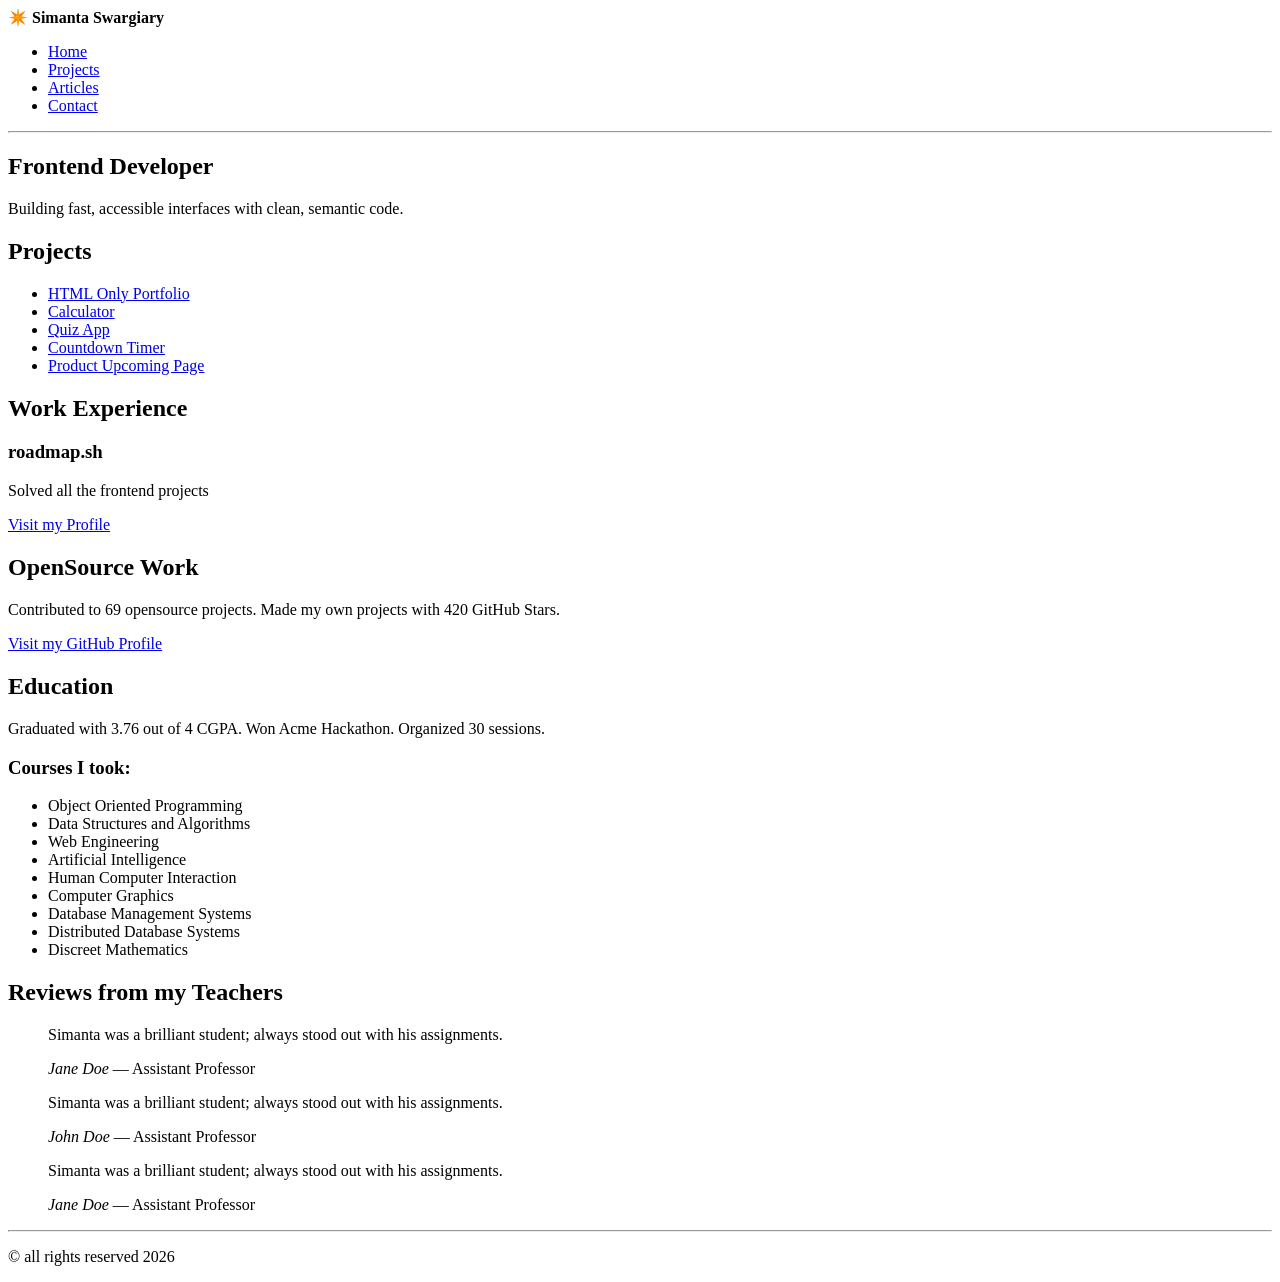
==== index.html @ 1599a9fe "add basic portfolio website pages     - Added index.html (Home)     - Added projects.html (Projects)" ====
<!DOCTYPE html>
<html lang="en">
<head>
    <meta charset="UTF-8">
    <meta name="viewport" content="width=device-width, initial-scale=1.0">
    <meta name="description" content="Personal portfolio website of a Frontend Developer showcasing work experience, open-source projects, and education.">
    <meta name="keywords" content="Frontend Developer, Portfolio, Web Development, HTML, Projects">
    <meta name="author" content="Simanta Swargiary">
    <title>Home | Frontend Developer Portfolio</title>
    <meta property="og:title" content="Simanta | Frontend Developer Portfolio">
    <meta property="og:type" content="website">
    <meta property="og:url" content="https://github.com/naprikot">
    <meta property="og:image" content="https://github.com/naprikot.png">
    <meta property="og:description" content="Frontend developer portfolio showcasing projects, work experience and education">
</head>
<body>

    <!-- Header Section -->
    <header>
        <div class="logo">
            <span aria-hidden="true">✴️</span>
            <span><strong>Simanta Swargiary</strong></span>
        </div>
        <nav aria-label="Main Navigation">
            <ul>
                <li><a href="index.html">Home</a></li>
                <li><a href="projects.html">Projects</a></li>
                <li><a href="articles.html">Articles</a></li>
                <li><a href="contact.html">Contact</a></li>
            </ul>
        </nav>
    </header>

    <hr>

    <!-- Main Content -->
    <main>
        <!-- Hero Section -->
        <section>
            <h1>Frontend Developer</h1>
            <p>Building fast, accessible interfaces with clean, semantic code.</p>
        </section>

        <!-- Main Information Layout -->
        <section>
            <!-- Projects Sidebar / List -->
            <article>
                <h2>Projects</h2>
                <ul>
                    <li><a href="projects.html#html-only-portfolio">HTML Only Portfolio</a></li>
                    <li><a href="projects.html#calculator">Calculator</a></li>
                    <li><a href="projects.html#quiz-app">Quiz App</a></li>
                    <li><a href="projects.html#countdown-timer">Countdown Timer</a></li>
                    <li><a href="projects.html#product-upcoming-page">Product Upcoming Page</a></li>
                </ul>
            </article>

            <!-- Work Experience Section -->
            <article>
                <h2>Work Experience</h2>
                <h3>roadmap.sh</h3>
                <p>Solved all the frontend projects</p>
                <a href="https://roadmap.sh" target="_blank" rel="noopener noreferrer">Visit my Profile</a>
            </article>

            <!-- OpenSource Work Section -->
            <article>
                <h2>OpenSource Work</h2>
                <p>Contributed to 69 opensource projects. Made my own projects with 420 GitHub Stars.</p>
                <a href="https://github.com/naprikot" target="_blank" rel="noopener noreferrer">Visit my GitHub Profile</a>
            </article>

            <!-- Education Section -->
            <article>
                <h2>Education</h2>
                <p>Graduated with 3.76 out of 4 CGPA. Won Acme Hackathon. Organized 30 sessions.</p>
                <h3>Courses I took:</h3>
                <ul>
                    <li>Object Oriented Programming</li>
                    <li>Data Structures and Algorithms</li>
                    <li>Web Engineering</li>
                    <li>Artificial Intelligence</li>
                    <li>Human Computer Interaction</li>
                    <li>Computer Graphics</li>
                    <li>Database Management Systems</li>
                    <li>Distributed Database Systems</li>
                    <li>Discreet Mathematics</li>
                </ul>
            </article>
        </section>

        <!-- Reviews / Testimonials Section -->
        <section>
            <h2>Reviews from my Teachers</h2>

            <blockquote>
                <p>Simanta was a brilliant student; always stood out with his assignments.</p>
                <footer>
                    <cite>Jane Doe</cite> &mdash; Assistant Professor
                </footer>
            </blockquote>

            <blockquote>
                <p>Simanta was a brilliant student; always stood out with his assignments.</p>
                <footer>
                    <cite>John Doe</cite> &mdash; Assistant Professor
                </footer>
            </blockquote>

            <blockquote>
                <p>Simanta was a brilliant student; always stood out with his assignments.</p>
                <footer>
                    <cite>Jane Doe</cite> &mdash; Assistant Professor
                </footer>
            </blockquote>
        </section>
    </main>

    <hr>

    <!-- Footer Section -->
    <footer>
        <p>&copy; all rights reserved 2026</p>
    </footer>

</body>
</html>
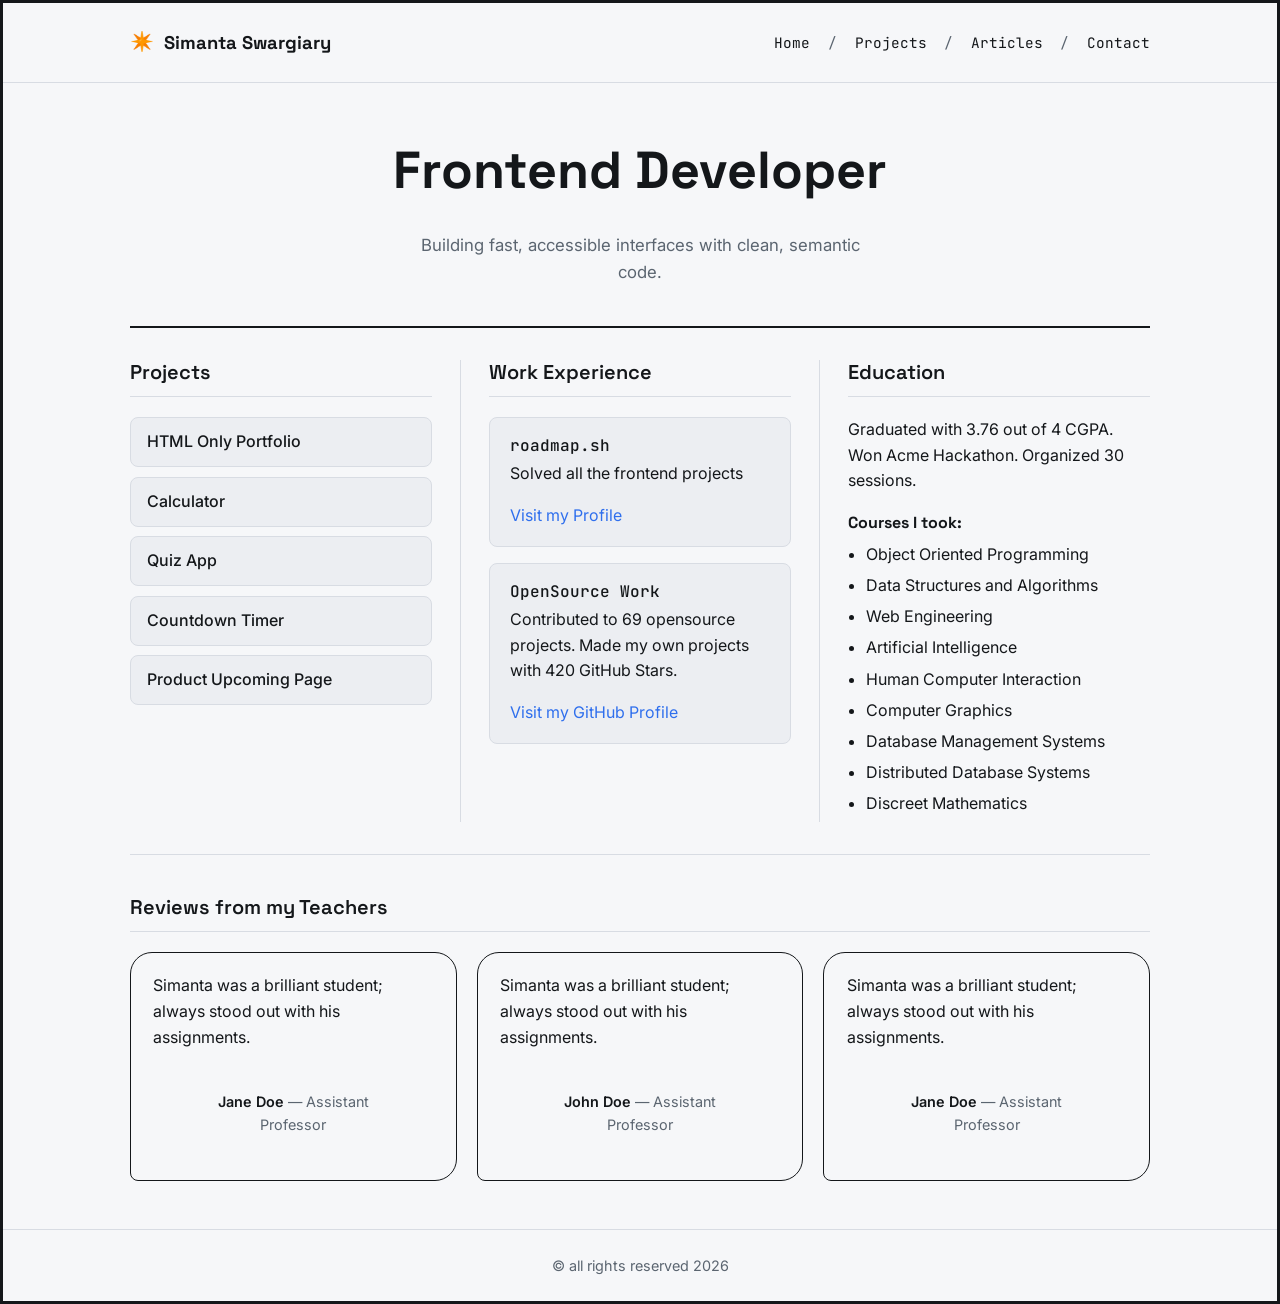
==== commit 08c2bd98: "feat: add responsive CSS styling to portfolio site - Add style.css with design tokens (color, type, " ====
--- a/index.html
+++ b/index.html
@@ -12,8 +12,14 @@
     <meta property="og:url" content="https://github.com/naprikot">
     <meta property="og:image" content="https://github.com/naprikot.png">
     <meta property="og:description" content="Frontend developer portfolio showcasing projects, work experience and education">
+    <link rel="preconnect" href="https://fonts.googleapis.com">
+    <link rel="preconnect" href="https://fonts.gstatic.com" crossorigin>
+    <link href="https://fonts.googleapis.com/css2?family=Space+Grotesk:wght@500;600;700&family=Inter:wght@400;500;600&family=JetBrains+Mono:wght@400;500&display=swap" rel="stylesheet">
+    <link rel="stylesheet" href="style.css">
 </head>
+
 <body>
+<div class="site-wrapper">
 
     <!-- Header Section -->
     <header>
@@ -36,83 +42,91 @@
     <!-- Main Content -->
     <main>
         <!-- Hero Section -->
-        <section>
+        <section class="hero">
             <h1>Frontend Developer</h1>
             <p>Building fast, accessible interfaces with clean, semantic code.</p>
         </section>
 
         <!-- Main Information Layout -->
-        <section>
+        <section class="content-grid">
+        
             <!-- Projects Sidebar / List -->
-            <article>
-                <h2>Projects</h2>
-                <ul>
-                    <li><a href="projects.html#html-only-portfolio">HTML Only Portfolio</a></li>
-                    <li><a href="projects.html#calculator">Calculator</a></li>
-                    <li><a href="projects.html#quiz-app">Quiz App</a></li>
-                    <li><a href="projects.html#countdown-timer">Countdown Timer</a></li>
-                    <li><a href="projects.html#product-upcoming-page">Product Upcoming Page</a></li>
-                </ul>
-            </article>
+            <div class="column column-projects">
+                <article>
+                    <h2 class="section-title">Projects</h2>
+                    <ul class="project-list">
+                        <li><a href="projects.html#html-only-portfolio">HTML Only Portfolio</a></li>
+                        <li><a href="projects.html#calculator">Calculator</a></li>
+                        <li><a href="projects.html#quiz-app">Quiz App</a></li>
+                        <li><a href="projects.html#countdown-timer">Countdown Timer</a></li>
+                        <li><a href="projects.html#product-upcoming-page">Product Upcoming Page</a></li>
+                    </ul>
+                </article>
+            </div>
 
             <!-- Work Experience Section -->
-            <article>
-                <h2>Work Experience</h2>
-                <h3>roadmap.sh</h3>
-                <p>Solved all the frontend projects</p>
-                <a href="https://roadmap.sh" target="_blank" rel="noopener noreferrer">Visit my Profile</a>
-            </article>
+            <div class="column column-experience">
+                <h2 class="section-title">Work Experience</h2>
+                <article class="experience-card">
+                    <h3>roadmap.sh</h3>
+                    <p>Solved all the frontend projects</p>
+                    <a href="https://roadmap.sh" target="_blank" rel="noopener noreferrer">Visit my Profile</a>
+                </article>
 
-            <!-- OpenSource Work Section -->
-            <article>
-                <h2>OpenSource Work</h2>
-                <p>Contributed to 69 opensource projects. Made my own projects with 420 GitHub Stars.</p>
-                <a href="https://github.com/naprikot" target="_blank" rel="noopener noreferrer">Visit my GitHub Profile</a>
-            </article>
-
+                <article class="experience-card">
+                    <h3>OpenSource Work</h3>
+                    <p>Contributed to 69 opensource projects. Made my own projects with 420 GitHub Stars.</p>
+                    <a href="https://github.com/naprikot" target="_blank" rel="noopener noreferrer">Visit my GitHub Profile</a>
+                </article>
+            </div>
+                
             <!-- Education Section -->
-            <article>
-                <h2>Education</h2>
-                <p>Graduated with 3.76 out of 4 CGPA. Won Acme Hackathon. Organized 30 sessions.</p>
-                <h3>Courses I took:</h3>
-                <ul>
-                    <li>Object Oriented Programming</li>
-                    <li>Data Structures and Algorithms</li>
-                    <li>Web Engineering</li>
-                    <li>Artificial Intelligence</li>
-                    <li>Human Computer Interaction</li>
-                    <li>Computer Graphics</li>
-                    <li>Database Management Systems</li>
-                    <li>Distributed Database Systems</li>
-                    <li>Discreet Mathematics</li>
-                </ul>
-            </article>
+            <div class="column column-education">
+                <article>
+                    <h2 class="section-title">Education</h2>
+                    <p>Graduated with 3.76 out of 4 CGPA. Won Acme Hackathon. Organized 30 sessions.</p>
+                    <h3>Courses I took:</h3>
+                    <ul>
+                        <li>Object Oriented Programming</li>
+                        <li>Data Structures and Algorithms</li>
+                        <li>Web Engineering</li>
+                        <li>Artificial Intelligence</li>
+                        <li>Human Computer Interaction</li>
+                        <li>Computer Graphics</li>
+                        <li>Database Management Systems</li>
+                        <li>Distributed Database Systems</li>
+                        <li>Discreet Mathematics</li>
+                    </ul>
+                </article>
+            </div>
         </section>
 
         <!-- Reviews / Testimonials Section -->
-        <section>
-            <h2>Reviews from my Teachers</h2>
+        <section class="reviews">
+            <h2 class="section-title">Reviews from my Teachers</h2>
 
-            <blockquote>
-                <p>Simanta was a brilliant student; always stood out with his assignments.</p>
-                <footer>
-                    <cite>Jane Doe</cite> &mdash; Assistant Professor
-                </footer>
-            </blockquote>
+            <div class="review-list">
+                <blockquote class="review-card">
+                    <p>Simanta was a brilliant student; always stood out with his assignments.</p>
+                    <footer>
+                        <cite>Jane Doe</cite> &mdash; Assistant Professor
+                    </footer>
+                </blockquote>
 
-            <blockquote>
-                <p>Simanta was a brilliant student; always stood out with his assignments.</p>
-                <footer>
-                    <cite>John Doe</cite> &mdash; Assistant Professor
-                </footer>
-            </blockquote>
+                <blockquote class="review-card">
+                    <p>Simanta was a brilliant student; always stood out with his assignments.</p>
+                    <footer>
+                        <cite>John Doe</cite> &mdash; Assistant Professor
+                    </footer>
+                </blockquote>
 
-            <blockquote>
-                <p>Simanta was a brilliant student; always stood out with his assignments.</p>
-                <footer>
-                    <cite>Jane Doe</cite> &mdash; Assistant Professor
-                </footer>
-            </blockquote>
+                <blockquote class="review-card">
+                    <p>Simanta was a brilliant student; always stood out with his assignments.</p>
+                    <footer>
+                        <cite>Jane Doe</cite> &mdash; Assistant Professor
+                    </footer>
+                </blockquote>
+            </div>
         </section>
     </main>
 
@@ -123,5 +137,6 @@
         <p>&copy; all rights reserved 2026</p>
     </footer>
 
+</div>
 </body>
 </html>
--- a/style.css
+++ b/style.css
@@ -0,0 +1,499 @@
+/* ==========================================================================
+   Simanta Swargiary — Portfolio Stylesheet
+   Design tokens, base styles, layout (Flexbox), typography, forms.
+   ========================================================================== */
+
+/* ---- Design tokens ------------------------------------------------------ */
+:root {
+  /* Color */
+  --color-bg: #F6F7F9;
+  --color-surface: #ECEEF2;
+  --color-surface-strong: #E1E5EC;
+  --color-text: #14171A;
+  --color-text-muted: #5B6570;
+  --color-accent: #2F6FED;
+  --color-accent-dark: #1E4FB8;
+  --color-border: #D8DCE3;
+  --color-frame: #14171A;
+  --color-accent-soft: rgba(47, 111, 237, 0.18);
+
+  /* Type */
+  --font-display: "Space Grotesk", "Segoe UI", sans-serif;
+  --font-body: "Inter", system-ui, -apple-system, sans-serif;
+  --font-mono: "JetBrains Mono", "Courier New", monospace;
+
+  /* Layout */
+  --max-width: 1100px;
+  --radius-sm: 8px;
+  --radius-lg: 22px;
+  --gap: 1.5rem;
+  --frame-width: 3px;
+}
+
+@media (prefers-color-scheme: dark) {
+  :root {
+    --color-bg: #14171B;
+    --color-surface: #1D2126;
+    --color-surface-strong: #262B32;
+    --color-text: #E9EBEE;
+    --color-text-muted: #9CA5B1;
+    --color-accent: #6C9BFF;
+    --color-accent-dark: #9DBBFF;
+    --color-border: #2E333B;
+    --color-frame: #3A4048;
+    --color-accent-soft: rgba(108, 155, 255, 0.25);
+  }
+}
+
+/* ---- Reset --------------------------------------------------------------- */
+*,
+*::before,
+*::after {
+  box-sizing: border-box;
+}
+
+html {
+  -webkit-text-size-adjust: 100%;
+}
+
+body {
+  margin: 0;
+  min-height: 100vh;
+  background: var(--color-bg);
+  color: var(--color-text);
+  font-family: var(--font-body);
+  font-size: 16px;
+  line-height: 1.6;
+  border: var(--frame-width) solid var(--color-frame);
+}
+
+/* Frame + centered content column */
+.site-wrapper {
+  display: flex;
+  flex-direction: column;
+  min-height: calc(100vh - (var(--frame-width) * 2));
+}
+
+/* img { */
+  /* max-width: 100%; */
+  /* display: block; */
+/* } */
+
+ul {
+  padding: 0;
+  margin: 0;
+  list-style: none;
+}
+
+a {
+  color: var(--color-accent);
+  text-decoration: none;
+}
+
+a:hover,
+a:focus-visible {
+  color: var(--color-accent-dark);
+  text-decoration: underline;
+}
+
+a:focus-visible,
+button:focus-visible,
+input:focus-visible,
+textarea:focus-visible {
+  outline: 2px solid var(--color-accent);
+  outline-offset: 2px;
+}
+
+h1, h2, h3 {
+  font-family: var(--font-display);
+  line-height: 1.2;
+  margin: 0 0 0.6em;
+}
+
+p {
+  margin: 0 0 1em;
+}
+
+hr {
+  border: 0;
+  border-top: 1px solid var(--color-border);
+  margin: 0;
+}
+
+/* ---- Header / Nav --------------------------------------------------------- */
+header {
+  display: flex;
+  align-items: center;
+  justify-content: space-between;
+  flex-wrap: wrap;
+  gap: 1rem;
+  max-width: var(--max-width);
+  width: 100%;
+  margin: 0 auto;
+  padding: 1.5rem clamp(1rem, 4vw, 2.5rem);
+}
+
+.logo {
+  display: flex;
+  align-items: center;
+  gap: 0.6rem;
+  font-family: var(--font-display);
+  font-size: 1.15rem;
+  font-weight: 600;
+}
+
+.logo span[aria-hidden] {
+  font-size: 1.2rem;
+}
+
+nav ul {
+  display: flex;
+  flex-wrap: wrap;
+  gap: 0.5rem 1.1rem;
+  font-family: var(--font-mono);
+  font-size: 0.9rem;
+}
+
+nav li {
+  position: relative;
+}
+
+nav li:not(:last-child)::after {
+  content: "/";
+  color: var(--color-text-muted);
+  margin-left: 1.1rem;
+}
+
+nav a {
+  color: var(--color-text);
+}
+
+nav a:hover,
+nav a:focus-visible {
+  color: var(--color-accent);
+  text-decoration: none;
+}
+
+/* ---- Main / shared page sections ----------------------------------------- */
+main {
+  max-width: var(--max-width);
+  width: 100%;
+  margin: 0 auto;
+  padding: 0 clamp(1rem, 4vw, 2.5rem);
+  flex: 1;
+}
+
+.hero {
+  text-align: center;
+  padding: clamp(2rem, 6vw, 3.5rem) 0 clamp(1.5rem, 4vw, 2.5rem);
+}
+
+.hero h1 {
+  font-size: clamp(2rem, 5vw, 3.25rem);
+  font-weight: 700;
+}
+
+.hero p {
+  color: var(--color-text-muted);
+  font-size: 1.05rem;
+  max-width: 40ch;
+  margin: 0 auto;
+}
+
+.section-title {
+  font-size: 1.25rem;
+  font-weight: 600;
+  padding-bottom: 0.75rem;
+  margin-bottom: 1.25rem;
+  border-bottom: 1px solid var(--color-border);
+}
+
+/* ---- Homepage content grid (Flexbox) -------------------------------------- */
+.content-grid {
+  display: flex;
+  flex-wrap: wrap;
+  gap: 0;
+  border-top: 2px solid var(--color-text);
+  border-bottom: 1px solid var(--color-border);
+  padding: 2rem 0;
+  margin-bottom: 2.5rem;
+}
+
+.column {
+  flex: 1 1 0;
+  min-width: 240px;
+  padding: 0 1.75rem;
+}
+
+.column:not(:last-child) {
+  border-right: 1px solid var(--color-border);
+}
+
+.column:first-child {
+  padding-left: 0;
+}
+
+.column:last-child {
+  padding-right: 0;
+}
+
+.project-list li {
+  background: var(--color-surface);
+  border: 1px solid var(--color-border);
+  border-radius: var(--radius-sm);
+  margin-bottom: 0.6rem;
+}
+
+.project-list a {
+  display: block;
+  padding: 0.7rem 1rem;
+  color: var(--color-text);
+  font-weight: 500;
+}
+
+.project-list a:hover,
+.project-list a:focus-visible {
+  color: var(--color-accent);
+  text-decoration: none;
+}
+
+.experience-card {
+  background: var(--color-surface);
+  border: 1px solid var(--color-border);
+  border-radius: var(--radius-sm);
+  padding: 1.1rem 1.25rem;
+  margin-bottom: 1rem;
+}
+
+.experience-card:last-child {
+  margin-bottom: 0;
+}
+
+.experience-card h3 {
+  font-family: var(--font-mono);
+  font-size: 1rem;
+  font-weight: 500;
+  margin-bottom: 0.4rem;
+}
+
+.column-education ul {
+  padding-left: 1.1rem;
+  list-style: disc;
+}
+
+.column-education li {
+  margin-bottom: 0.35rem;
+}
+
+.column-education h3 {
+  font-size: 1rem;
+  margin-top: 1.2rem;
+}
+
+/* ---- Reviews --------------------------------------------------------------- */
+.reviews {
+  margin-bottom: 3rem;
+}
+
+.review-list {
+  display: flex;
+  flex-wrap: wrap;
+  gap: 1.25rem;
+}
+
+.review-card {
+  flex: 1 1 260px;
+  margin: 0;
+  background: var(--color-bg);
+  border: 1px solid var(--color-text);
+  border-radius: var(--radius-lg);
+  border-bottom-left-radius: var(--radius-sm);
+  padding: 1.25rem 1.4rem;
+}
+
+.review-card p {
+  margin-bottom: 1rem;
+}
+
+.review-card footer {
+  font-size: 0.9rem;
+  color: var(--color-text-muted);
+}
+
+.review-card cite {
+  font-style: normal;
+  color: var(--color-text);
+  font-weight: 600;
+}
+
+/* ---- Card list (Projects & Articles pages) --------------------------------- */
+.card-list {
+  display: flex;
+  flex-direction: column;
+  gap: 1.25rem;
+  padding-bottom: 3rem;
+}
+
+.project-card,
+.article-card {
+  background: var(--color-surface);
+  border: 1px solid var(--color-border);
+  border-radius: var(--radius-sm);
+  padding: 1.5rem 1.75rem;
+}
+
+.project-card h2,
+.article-card h2 {
+  font-size: 1.15rem;
+  margin-bottom: 0.4rem;
+}
+
+.card-links {
+  margin: 0.75rem 0 0;
+  font-family: var(--font-mono);
+  font-size: 0.9rem;
+}
+
+.article-card .meta {
+  color: var(--color-text-muted);
+  font-family: var(--font-mono);
+  font-size: 0.85rem;
+  margin: 0 0 0.75rem;
+}
+
+/* ---- Contact form ------------------------------------------------------- */
+.contact-section {
+  padding-bottom: 3rem;
+}
+
+.contact-form {
+  max-width: 560px;
+  display: flex;
+  flex-direction: column;
+  gap: 1.25rem;
+}
+
+.form-group {
+  display: flex;
+  flex-direction: column;
+  gap: 0.4rem;
+}
+
+.form-group label {
+  font-family: var(--font-mono);
+  font-size: 0.85rem;
+  color: var(--color-text-muted);
+}
+
+.form-group input,
+.form-group textarea {
+  width: 100%;
+  font-family: var(--font-body);
+  font-size: 1rem;
+  color: var(--color-text);
+  background: var(--color-surface);
+  border: 1px solid var(--color-border);
+  border-radius: var(--radius-sm);
+  padding: 0.75rem 0.9rem;
+  transition: border-color 0.15s ease, box-shadow 0.15s ease;
+}
+
+.form-group input:focus,
+.form-group textarea:focus {
+  border-color: var(--color-accent);
+  box-shadow: 0 0 0 3px var(--color-accent-soft);
+  outline: none;
+}
+
+.form-actions {
+  margin-top: 0.25rem;
+}
+
+.btn {
+  font-family: var(--font-mono);
+  font-size: 0.95rem;
+  font-weight: 500;
+  color: #fff;
+  background: var(--color-accent);
+  border: none;
+  border-radius: var(--radius-sm);
+  padding: 0.8rem 1.6rem;
+  cursor: pointer;
+  transition: background 0.15s ease, transform 0.1s ease;
+}
+
+.btn:hover,
+.btn:focus-visible {
+  background: var(--color-accent-dark);
+}
+
+.btn:active {
+  transform: translateY(1px);
+}
+
+/* ---- Footer --------------------------------------------------------------- */
+footer {
+  max-width: var(--max-width);
+  width: 100%;
+  margin: 0 auto;
+  padding: 1.5rem clamp(1rem, 4vw, 2.5rem);
+  text-align: center;
+  color: var(--color-text-muted);
+  font-size: 0.9rem;
+}
+
+footer p {
+  margin: 0;
+}
+
+/* ==========================================================================
+   Responsive breakpoints
+   ========================================================================== */
+
+/* Tablet: stack the three homepage columns into a single column */
+@media (max-width: 860px) {
+  .content-grid {
+    flex-direction: column;
+    border-top: none;
+  }
+
+  .column {
+    padding: 1.5rem 0;
+    border-right: none !important;
+    border-bottom: 1px solid var(--color-border);
+  }
+
+  .column:first-child {
+    padding-top: 0;
+  }
+
+  .column:last-child {
+    border-bottom: none;
+    padding-bottom: 0;
+  }
+}
+
+/* Mobile: center header, stack nav, tighten spacing */
+@media (max-width: 600px) {
+  header {
+    flex-direction: column;
+    text-align: center;
+    padding: 1.25rem 1.25rem;
+  }
+
+  nav ul {
+    justify-content: center;
+  }
+
+  .hero {
+    padding: 2rem 0 1.5rem;
+  }
+
+  .review-list {
+    flex-direction: column;
+  }
+
+  .review-card {
+    flex: 1 1 auto;
+  }
+}
